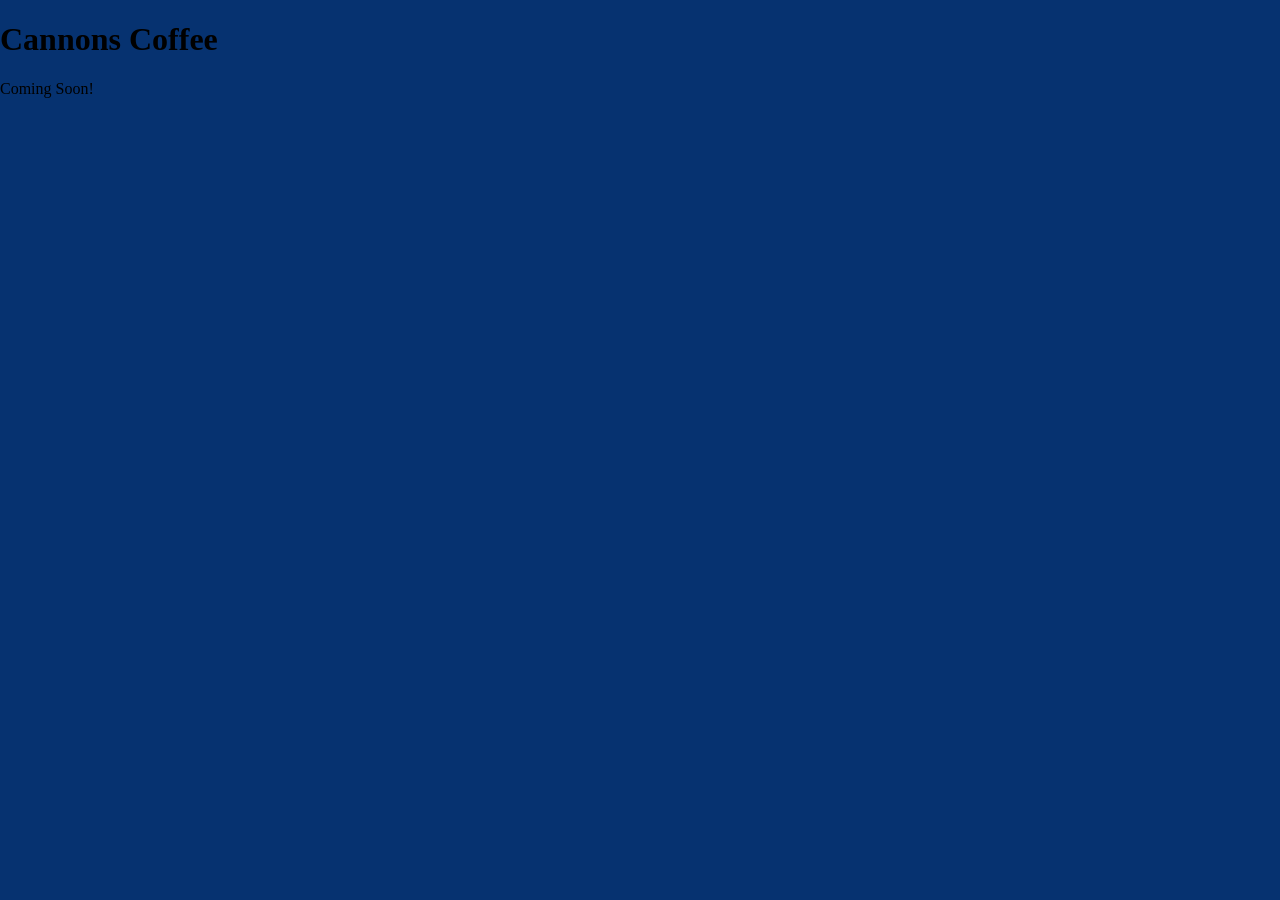
==== index.html @ 512ed10f "initial commit" ====
<!DOCTYPE html>
<html lang="en">
<head>
    <meta charset="UTF-8">
    <meta name="viewport" content="width=device-width, initial-scale=1.0">
    <title>Document</title>
    <link rel="stylesheet" href="css/styles.css">
</head>
<body>
    <header>
        <h1>Cannons Coffee</h1>
    </header>
    <main>
        <p>Coming Soon!</p>
    </main>
    <footer>
    </footer>
</body>
</html>
---- css/styles.css ----
html {
  box-sizing: border-box;
}
*,
*:before,
*:after {
  box-sizing: inherit;
}

body {
  color: black;
  background-color: #063270;
  margin: 0;
  padding: 0;
}
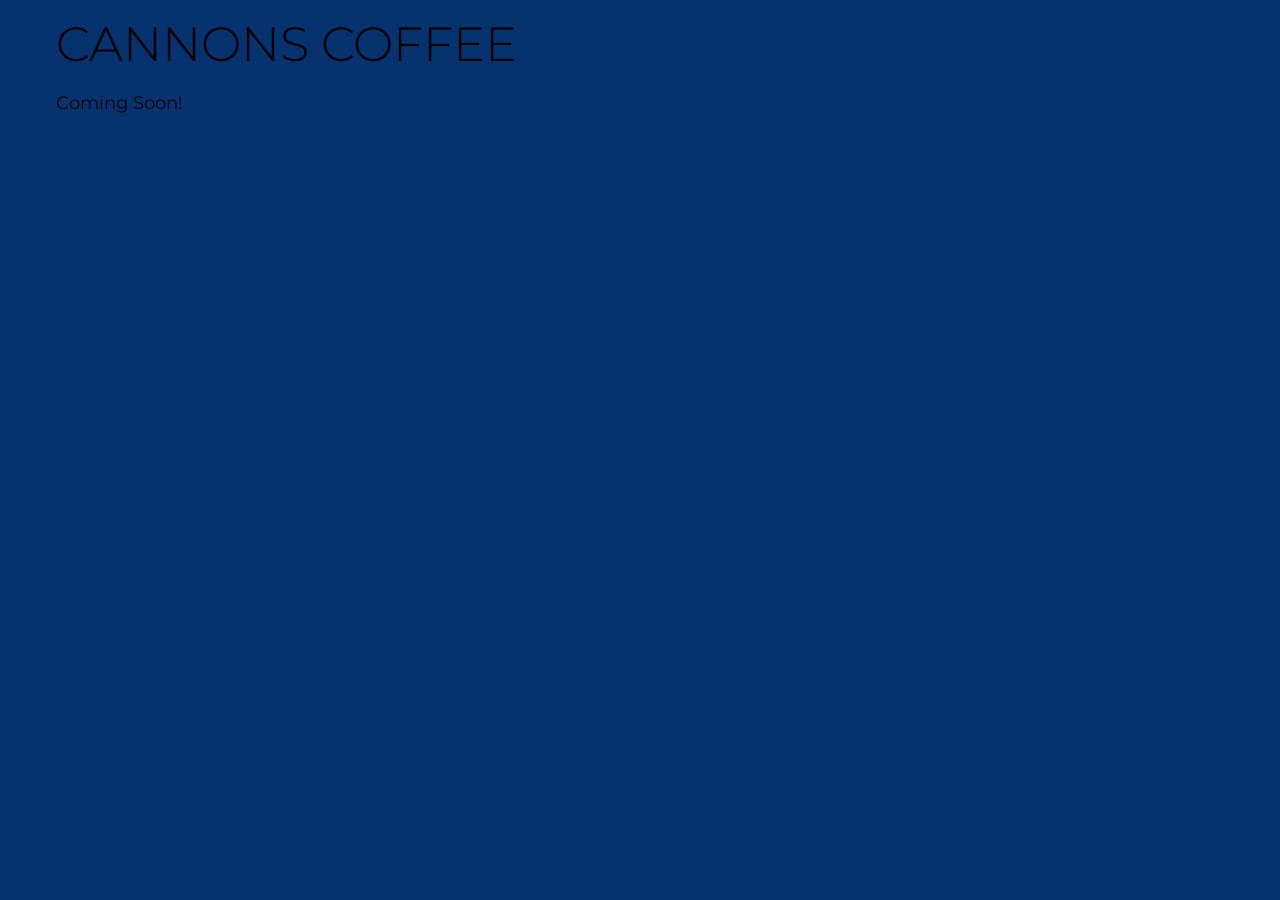
==== commit 9cd2cbfc: "added appropiate css" ====
--- a/index.html
+++ b/index.html
@@ -7,13 +7,15 @@
     <link rel="stylesheet" href="css/styles.css">
 </head>
 <body>
-    <header>
-        <h1>Cannons Coffee</h1>
-    </header>
-    <main>
-        <p>Coming Soon!</p>
-    </main>
-    <footer>
-    </footer>
+    <div class="container">
+        <header>
+            <h1>Cannons Coffee</h1>
+        </header>
+        <main>
+            <p>Coming Soon!</p>
+        </main>
+        <footer>
+        </footer>
+    </div>
 </body>
 </html>
--- a/css/styles.css
+++ b/css/styles.css
@@ -1,3 +1,5 @@
+@import url('https://fonts.googleapis.com/css2?family=Montserrat:ital,wght@0,100..900;1,100..900&display=swap');
+
 html {
   box-sizing: border-box;
 }
@@ -7,9 +9,72 @@
   box-sizing: inherit;
 }
 
+
+
+:root {
+  --black: #000000;
+  --darkblue: #06327d;
+  --blue: #2b70e4;
+  --green: #209d5c;
+  --yellow: #ffd034;
+  --white: #ffffff;
+  --lightblue: #cadbf8;
+  --lineheight: 1.1667;
+  --fontweight: 300;
+  --texttrans: uppercase;
+  --radius: 10px;
+  --font: "Montserrat" , serif ;
+}
+
 body {
   color: black;
   background-color: #063270;
   margin: 0;
   padding: 0;
+  font-size: 1.125rem;
+  line-height: 1.5;
+   font-family: var(--font);
+ 
 }
+
+.container {
+  max-width: 1200px;
+  padding: 1rem;
+  margin: auto;
+}
+
+h1 {
+  font-size: 3rem;
+  line-height: var(--lineheight);
+  text-transform: var(--texttrans);
+  font-weight: var(--fontweight);
+  margin: 0;
+
+}
+
+h2 {
+  font-size: 2.5rem;
+  line-height: var(--lineheight);
+  font-weight: var(--fontweight);
+  text-transform: var(--texttrans);
+}
+
+h3 {
+  font-size: 1.75rem;
+  line-height: var(--lineheight);
+  font-weight: var(--fontweight);
+}
+
+.greenbutton {
+  text-transform: var(--texttrans);
+  background-color: var(--green);
+  color: var(--white);
+  border-radius: var(--radius);
+}
+
+.bluebutton {
+  background-color: var(--darkblue);
+  color: var(--white);
+  text-transform: var(--texttrans);
+  border-radius: var(--radius);
+}
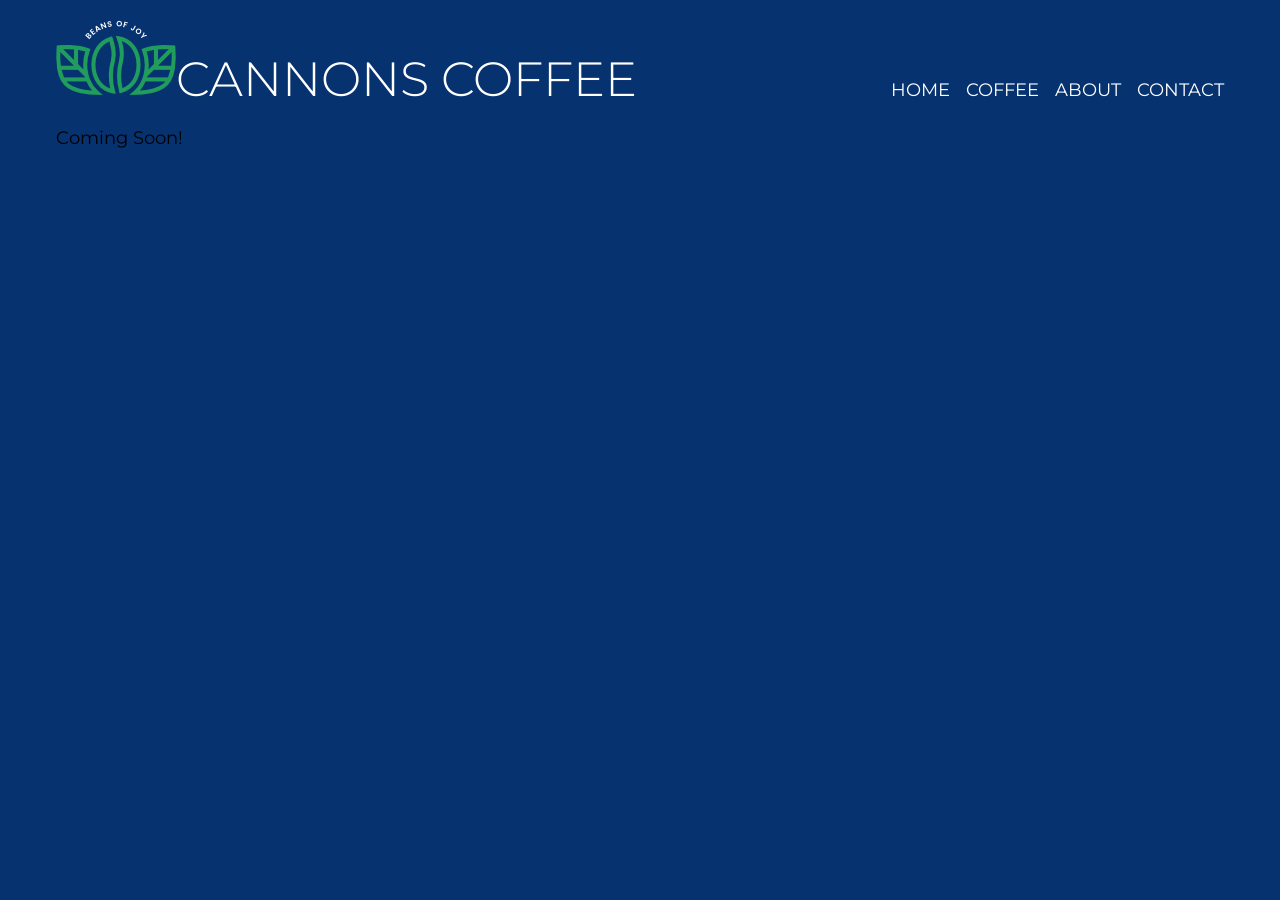
==== commit 282fb045: "fully styled the nav and header and applied appropiate css" ====
--- a/index.html
+++ b/index.html
@@ -1,21 +1,54 @@
-<!DOCTYPE html>
+<!doctype html>
 <html lang="en">
+
 <head>
-    <meta charset="UTF-8">
-    <meta name="viewport" content="width=device-width, initial-scale=1.0">
+    <meta charset="UTF-8" />
+    <meta name="viewport" content="width=device-width, initial-scale=1.0" />
     <title>Document</title>
-    <link rel="stylesheet" href="css/styles.css">
+    <link rel="stylesheet" href="css/styles.css" />
 </head>
+
 <body>
     <div class="container">
         <header>
+            <div class="logo">
+                <img src="/images/logo-nav.png" alt="Cannons Coffee Logo, Beans of Joy" />
+            
             <h1>Cannons Coffee</h1>
+            </div>
+            <nav> 
+                
+                <ul>
+                    <li><a href="index.html">Home</a></li>
+                    <li><a href="latte.html">Coffee</a></li>
+                    <li>
+                        <a href="https://www.starbucks.com/" target="_blank">About</a>
+                    </li>
+                    <li><a href="mailto:purnelljoscelia24@gmail.com">Contact</a></li>
+                </ul>
+            </nav>
         </header>
         <main>
             <p>Coming Soon!</p>
         </main>
-        <footer>
-        </footer>
+        <footer></footer>
     </div>
 </body>
-</html>+
+</html>
+
+<!--   
+<header>
+<h1> <img src="/images/logo-nav.png" alt="Cannons Coffee Logo, Beans of Joy" />Cannons Coffee</h1> 
+<nav>
+
+    <ul>
+        <li><a href="index.html">Home</a></li>
+        <li><a href="latte.html">Coffee</a></li>
+        <li>
+            <a href="https://www.starbucks.com/" target="_blank">About</a>
+        </li>
+        <li><a href="mailto:purnelljoscelia24@gmail.com">Contact</a></li>
+    </ul>
+</nav>
+-->
--- a/css/styles.css
+++ b/css/styles.css
@@ -49,7 +49,8 @@
   text-transform: var(--texttrans);
   font-weight: var(--fontweight);
   margin: 0;
-
+  color: var(--white);
+  display: inline;
 }
 
 h2 {
@@ -77,4 +78,57 @@
   color: var(--white);
   text-transform: var(--texttrans);
   border-radius: var(--radius);
-}+}
+
+li a {
+  text-decoration: none;
+  text-transform: var(--texttrans);
+  color: var(--white);
+}
+
+ul li {
+  list-style-type: none;
+}
+
+nav ul {
+  display: flex;
+  flex-flow: row wrap;
+  justify-content: space-between;
+  gap: 1rem;
+  margin: 0;
+  padding: 0;
+}
+
+.logo {
+  display: flex;
+  flex-flow: row wrap;
+  justify-content: center;
+  align-items: baseline;
+}
+
+
+header {
+  display: flex;
+  flex-flow: row wrap;
+  justify-content: center;
+  margin: 0;
+  padding: 0;
+  align-items: baseline;
+}
+
+@media (min-width: 650px) {
+  header {
+    justify-content: center;
+  }
+}
+
+@media (min-width: 1000px) {
+    nav ul {
+      justify-content: space-between;
+    }
+    header {
+      justify-content: space-between;
+      align-items: baseline;
+    }
+}
+
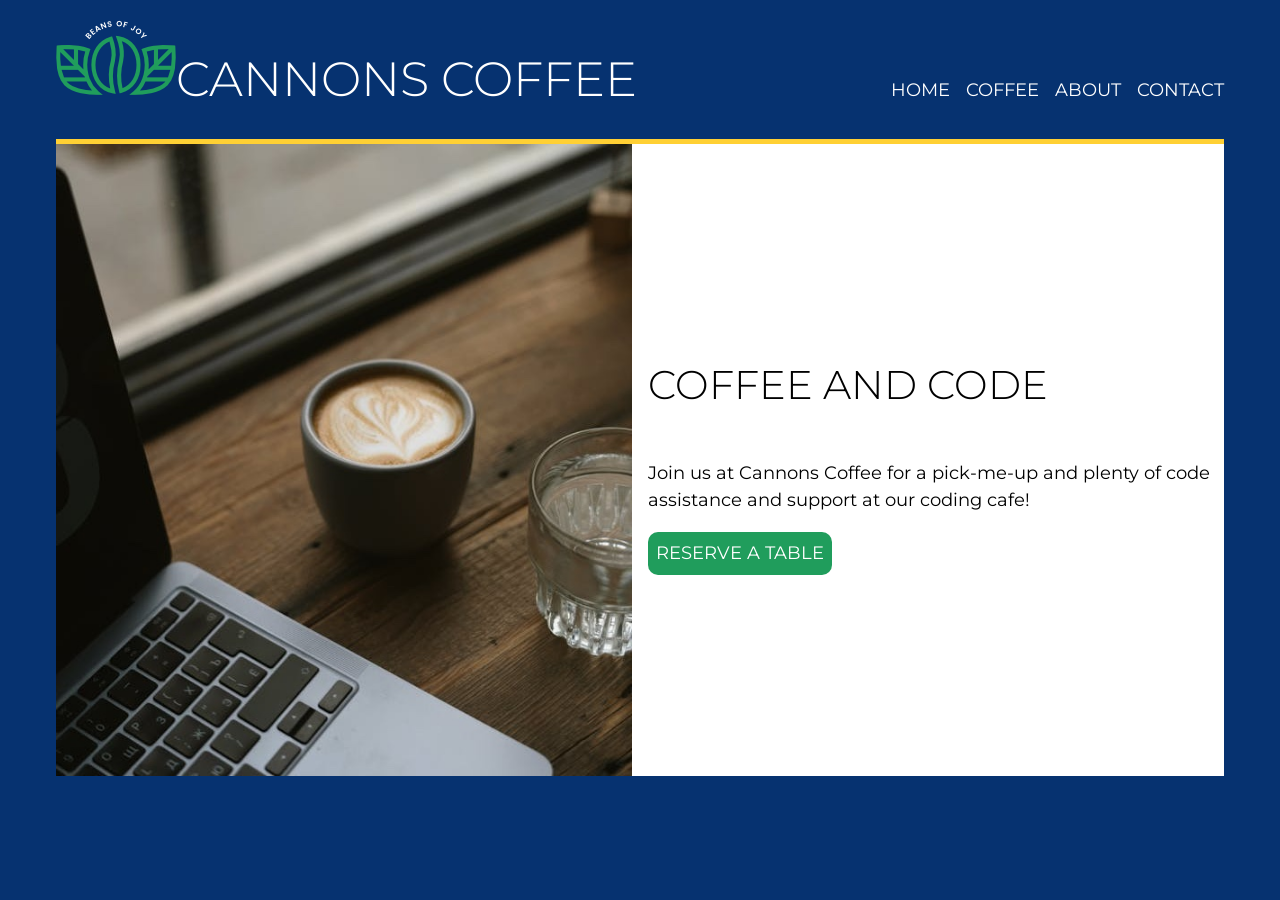
==== commit 7066ef1f: "added opening section" ====
--- a/index.html
+++ b/index.html
@@ -29,7 +29,17 @@
             </nav>
         </header>
         <main>
-            <p>Coming Soon!</p>
+            <div class="grid1">
+                <div class="imgcard">
+                    <img src="/images/coffee-computer.jpg" alt="Laptop with a cup of coffee and a glass of water">
+                </div>
+                <div class="imgtext">
+                    <h2>Coffee and Code</h2>
+                    <p>Join us at Cannons Coffee for a pick-me-up and plenty of code assistance and support at our coding cafe!</p>
+                    <a href="https://www.opentable.com/r/starbucks-reserve-chicago-roastery-chicago" class="greenbutton">Reserve a table</a>
+                </div>
+            </div>
+
         </main>
         <footer></footer>
     </div>
--- a/css/styles.css
+++ b/css/styles.css
@@ -71,6 +71,9 @@
   background-color: var(--green);
   color: var(--white);
   border-radius: var(--radius);
+  text-decoration: none;
+  display: inline-block;
+  padding: 0.5rem;
 }
 
 .bluebutton {
@@ -116,9 +119,39 @@
   align-items: baseline;
 }
 
+img {
+  max-width: 100%;
+}
+
+.imgtext {
+  padding-bottom: 1rem;
+}
+
+
+.imgtext, .imgcard {
+  
+  display: flex;
+  flex-direction: column;
+  justify-content: center;
+  align-items: start;
+  margin: 0;
+}
+
+.grid1 {
+  margin-top: 2rem;
+  border-top: solid var(--yellow) 5px;
+  display: grid;
+  gap: 1rem;
+  grid-template-columns: 1fr 1fr;
+  background-color: var(--white);
+}
+
 @media (min-width: 650px) {
   header {
     justify-content: center;
+  }
+  .grid1 {
+    align-content: center;
   }
 }
 
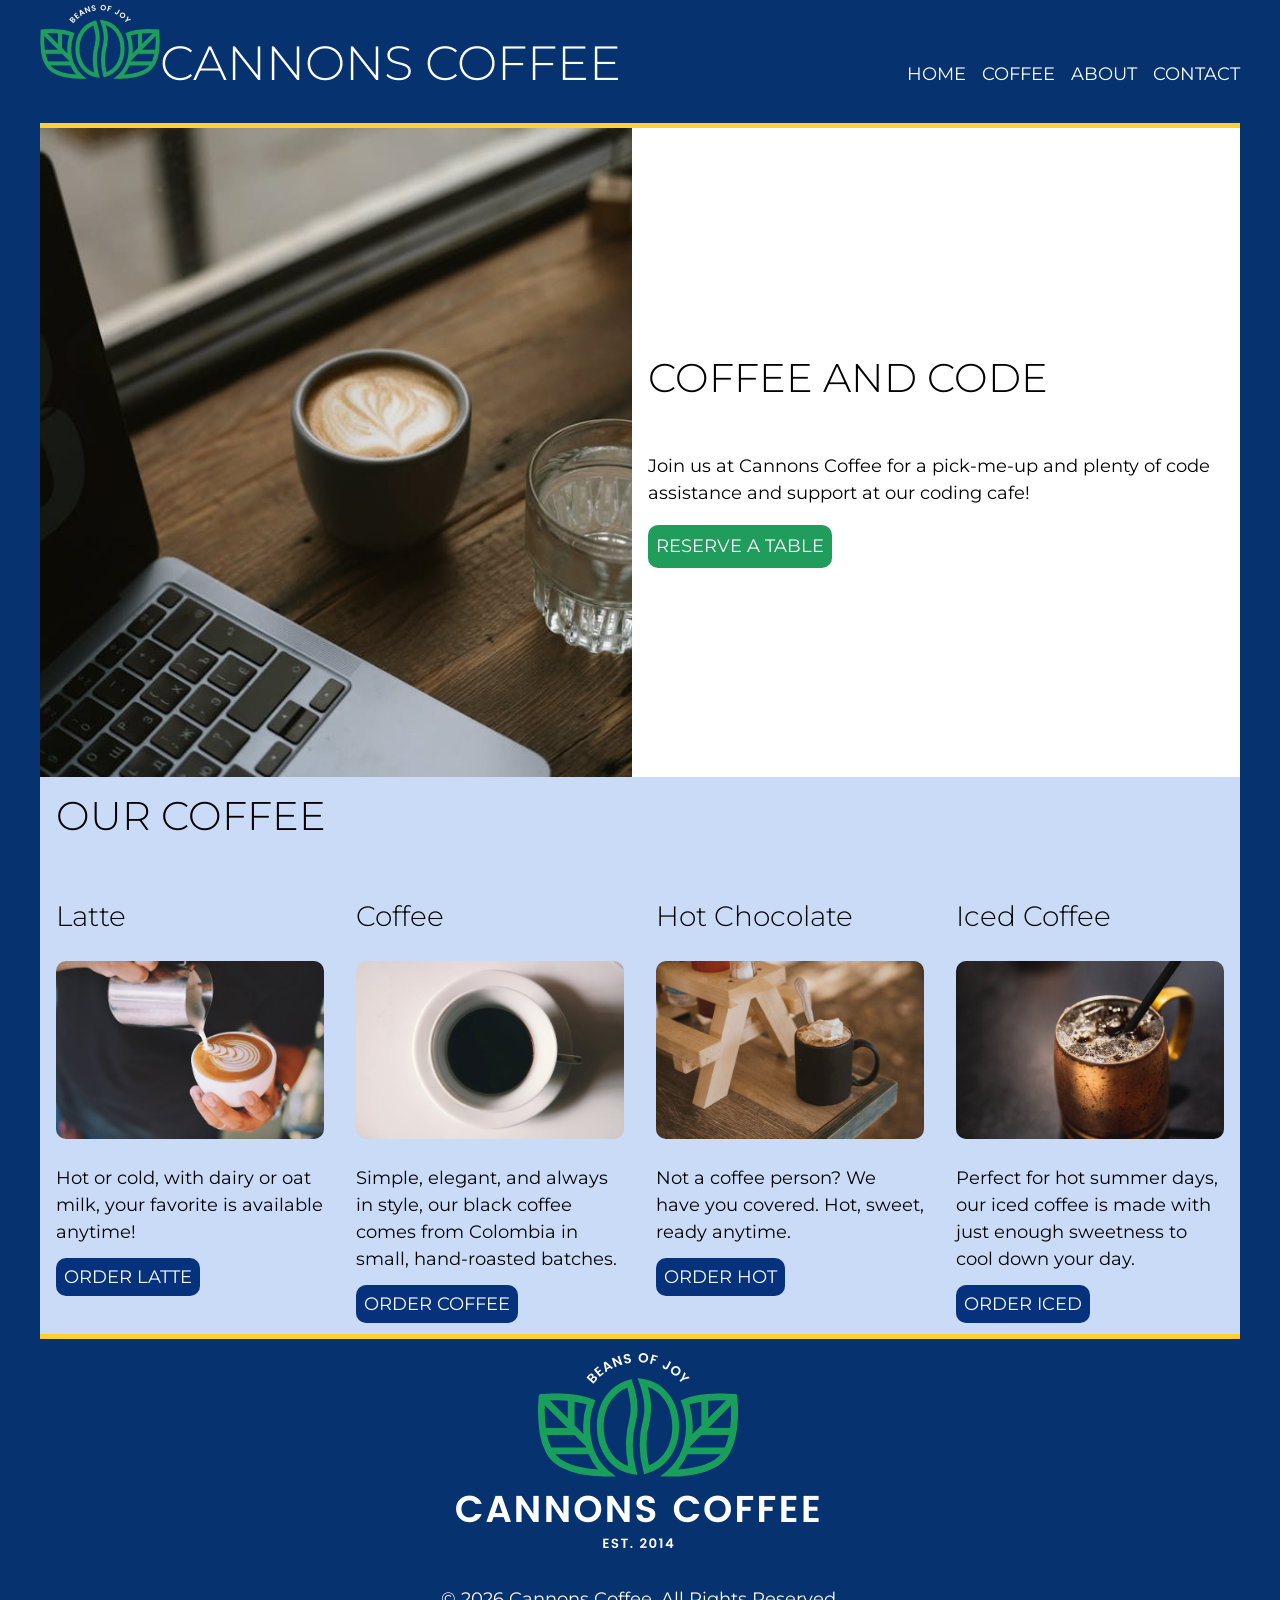
==== commit 3e6ca2fb: "created footer and coffee sections" ====
--- a/index.html
+++ b/index.html
@@ -13,11 +13,11 @@
         <header>
             <div class="logo">
                 <img src="/images/logo-nav.png" alt="Cannons Coffee Logo, Beans of Joy" />
-            
-            <h1>Cannons Coffee</h1>
+
+                <h1>Cannons Coffee</h1>
             </div>
-            <nav> 
-                
+            <nav>
+
                 <ul>
                     <li><a href="index.html">Home</a></li>
                     <li><a href="latte.html">Coffee</a></li>
@@ -35,30 +35,57 @@
                 </div>
                 <div class="imgtext">
                     <h2>Coffee and Code</h2>
-                    <p>Join us at Cannons Coffee for a pick-me-up and plenty of code assistance and support at our coding cafe!</p>
-                    <a href="https://www.opentable.com/r/starbucks-reserve-chicago-roastery-chicago" class="greenbutton">Reserve a table</a>
+                    <p>Join us at Cannons Coffee for a pick-me-up and plenty of code assistance and support at our
+                        coding cafe!</p>
+                    <a href="https://www.opentable.com/r/starbucks-reserve-chicago-roastery-chicago"
+                        class="greenbutton">Reserve a table</a>
                 </div>
             </div>
+            <div class="our-coffee">
+                <h2>Our Coffee</h2>
+                <div class="grid2">
+                    <div class="card box1">
+                        <h3>Latte</h3>
+                        <img src="/images/latte.jpg" alt="Latte in a cup">
+                        <p>Hot or cold, with dairy or oat milk, your favorite is available anytime!</p>
+                        <a href="https://www.starbucks.com/menu/product/407/hot" target="_blank"
+                            class="bluebutton">Order
+                            Latte</a>
+                    </div>
+                    <div class="card box2">
+                        <h3>Coffee</h3>
+                        <img src="/images/coffee.jpg" alt="Coffee in a cup">
+                        <p>Simple, elegant, and always in style, our black coffee comes from Colombia in small,
+                            hand-roasted
+                            batches.</p>
+                        <a href="https://athome.starbucks.com/" target="_blank" class="bluebutton">Order Coffee</a>
+                    </div>
+                    <div class="card box3">
+                        <h3>Hot Chocolate</h3>
+                        <img src="/images/hotchoc.jpg" alt="Hot Chocolate in a cup with whipped cream">
+                        <p>Not a coffee person? We have you covered. Hot, sweet, ready anytime.</p>
+                        <a href="https://www.starbucks.com/menu/product/471/hot" target="_blank"
+                            class="bluebutton">Order
+                            Hot</a>
+                    </div>
+                    <div class="card box4">
+                        <h3>Iced Coffee</h3>
+                        <img src="/images/iced.jpg" alt="Iced coffee in a mug with a straw">
+                        <p>Perfect for hot summer days, our iced coffee is made with just enough sweetness to cool down
+                            your
+                            day.</p>
+                        <a href="https://www.starbucks.com/menu/product/2123863/iced" target="_blank"
+                            class="bluebutton">Order Iced</a>
+                    </div>
 
+                </div>
+            </div>
         </main>
-        <footer></footer>
+        <footer>
+            <img src="/images/logo-footer.png" alt="Cannons Coffee, Beans of Joy! Est. 2014">
+            <p>&copy; 2026 Cannons Coffee. All Rights Reserved.</p>
+        </footer>
     </div>
 </body>
 
-</html>
-
-<!--   
-<header>
-<h1> <img src="/images/logo-nav.png" alt="Cannons Coffee Logo, Beans of Joy" />Cannons Coffee</h1> 
-<nav>
-
-    <ul>
-        <li><a href="index.html">Home</a></li>
-        <li><a href="latte.html">Coffee</a></li>
-        <li>
-            <a href="https://www.starbucks.com/" target="_blank">About</a>
-        </li>
-        <li><a href="mailto:purnelljoscelia24@gmail.com">Contact</a></li>
-    </ul>
-</nav>
--->+</html>
--- a/css/styles.css
+++ b/css/styles.css
@@ -81,6 +81,8 @@
   color: var(--white);
   text-transform: var(--texttrans);
   border-radius: var(--radius);
+  text-decoration: none;
+  padding: 0.5rem;
 }
 
 li a {
@@ -135,6 +137,14 @@
   justify-content: center;
   align-items: start;
   margin: 0;
+}
+
+.card {
+  padding: 1rem;
+}
+
+.card img {
+  border-radius: 10px;
 }
 
 .grid1 {
@@ -146,6 +156,48 @@
   background-color: var(--white);
 }
 
+.upper {
+  text-transform: var(--texttrans);
+}
+
+.grid2 h3 {
+  text-transform: none;
+}
+
+  .our-coffee h2 {
+  padding: 1rem;
+  margin: 0;
+
+}  
+
+.our-coffee {
+  background-color: var(--lightblue);
+}
+
+.grid2 {
+  background-color: var(--lightblue);
+  display: grid;
+  grid-template-columns: 1fr;
+}
+
+footer p {
+  color: var(--white);
+ 
+}
+
+footer {
+  text-align: center;
+  border-top: solid var(--yellow) 5px;
+}
+
+.container {
+    margin: 0 auto;
+    padding: 0;
+    max-width: 1200px;
+  }
+
+
+
 @media (min-width: 650px) {
   header {
     justify-content: center;
@@ -153,7 +205,25 @@
   .grid1 {
     align-content: center;
   }
-}
+  .grid2 {
+    grid-template-columns: 1fr 1fr;
+  }
+  .box1 {
+    grid-column: 1/2;
+  }
+
+  
+}
+
+/* @media (min-width: 816px) {
+  footer p {
+      flex-flow: row wrap;
+      justify-content: center;
+      display: inline-block;
+      
+  
+    }
+}   */
 
 @media (min-width: 1000px) {
     nav ul {
@@ -163,5 +233,8 @@
       justify-content: space-between;
       align-items: baseline;
     }
-}
-
+    .grid2 {
+      grid-template-columns: 1fr 1fr 1fr 1fr;
+    }
+    
+  }
